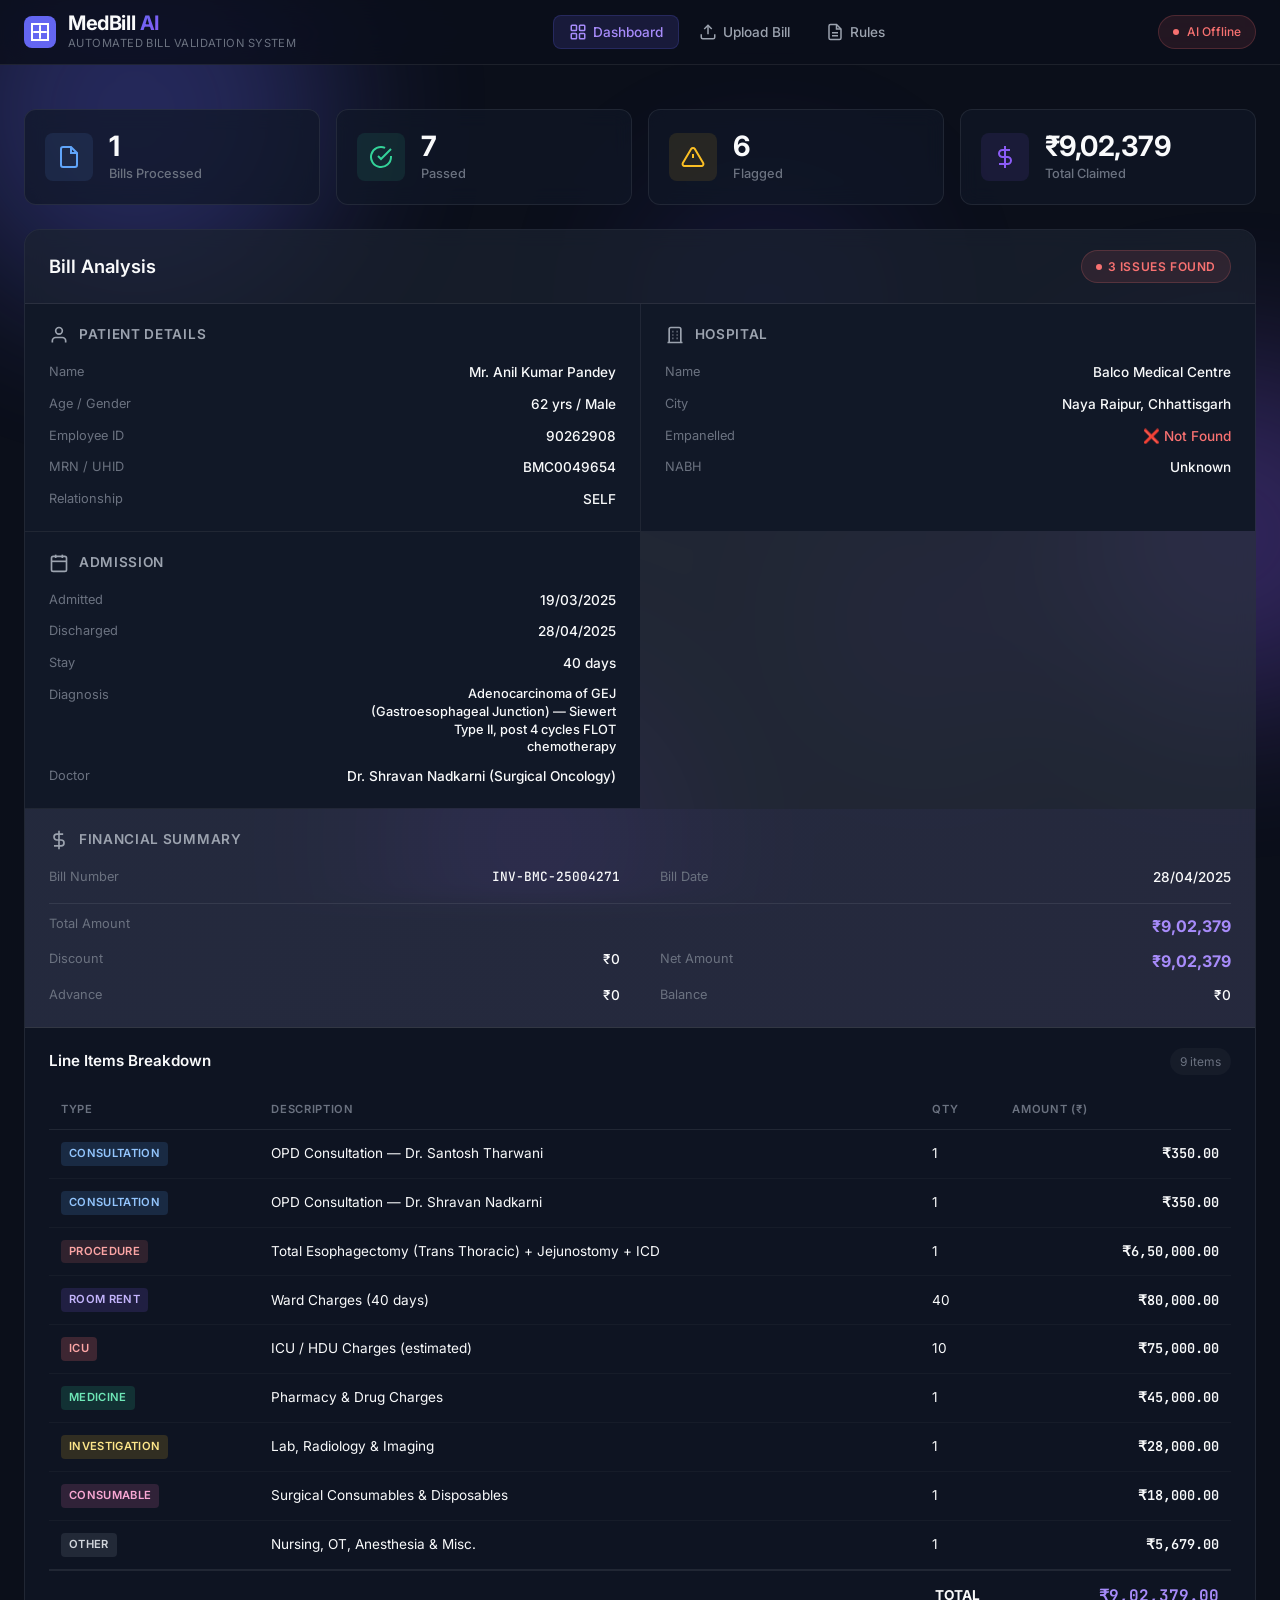
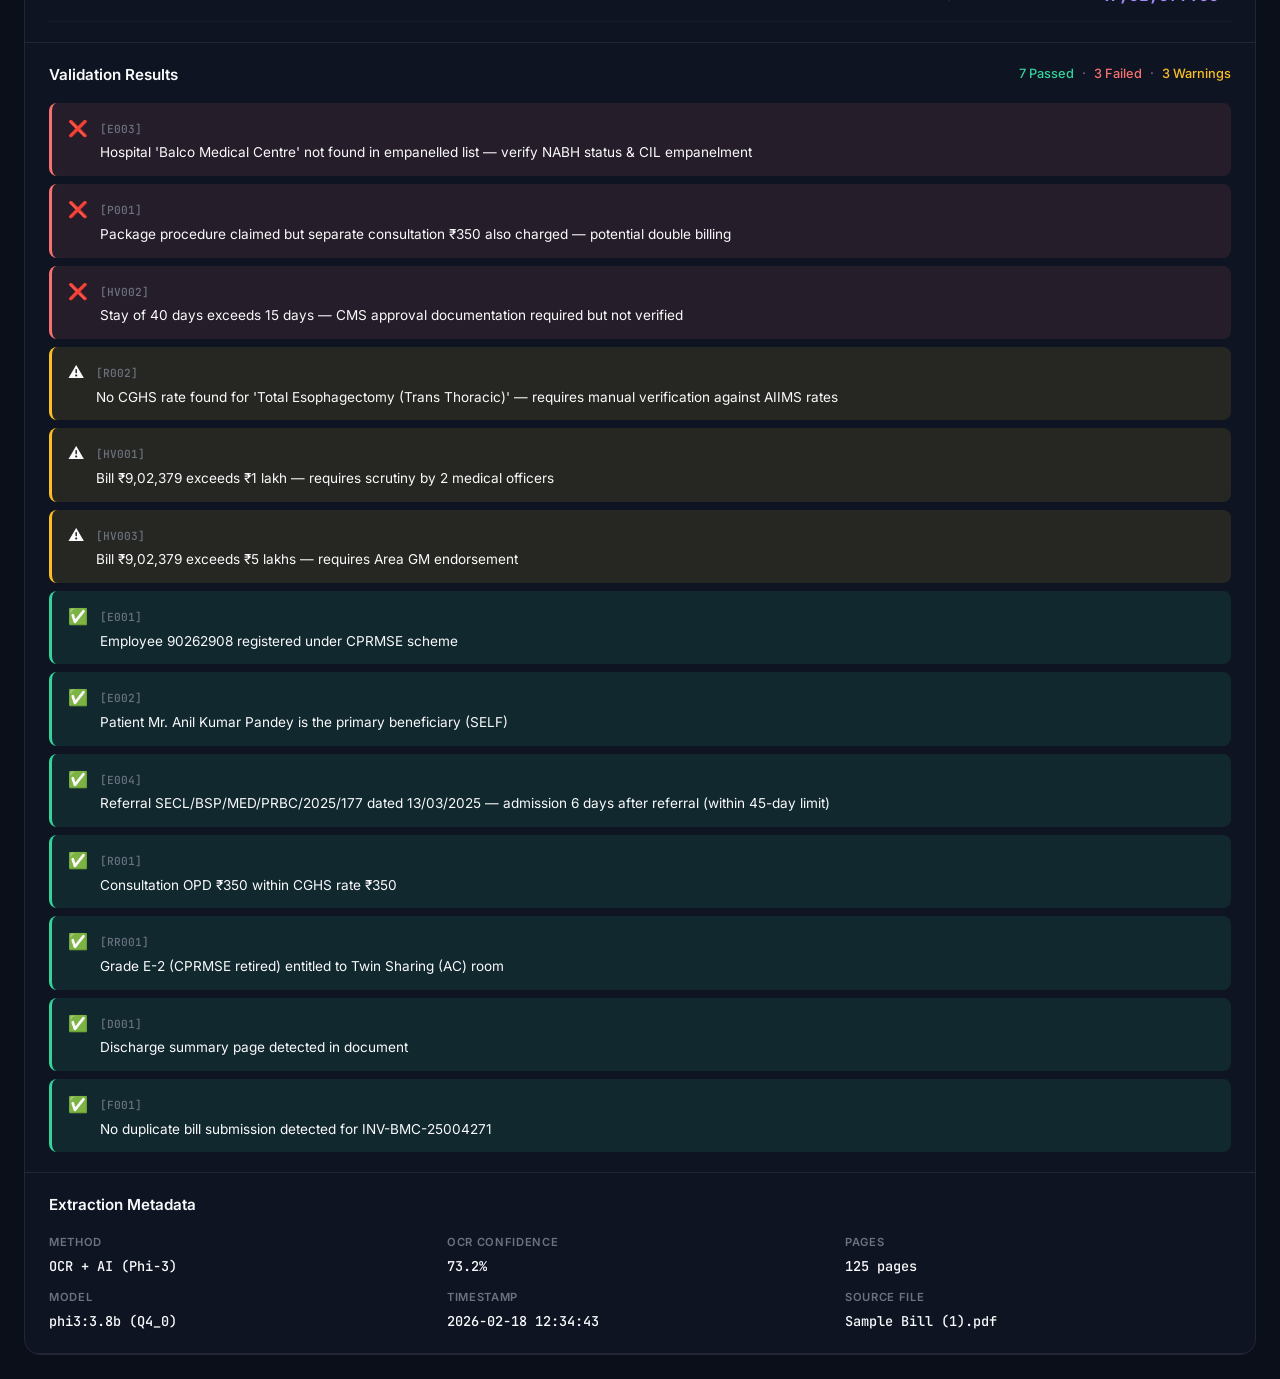
==== dashboard/index.html @ 97594144 "Initial commit: MedBill AI — Automated Medical Bill Validation System - FastAPI backend server with " ====
<!DOCTYPE html>
<html lang="en">

<head>
    <meta charset="UTF-8">
    <meta name="viewport" content="width=device-width, initial-scale=1.0">
    <title>MedBill AI — Automated Medical Bill Validation</title>
    <meta name="description"
        content="AI-powered medical bill validation dashboard for PSU employees. Automated extraction, CGHS rate verification, and compliance checking.">
    <link rel="preconnect" href="https://fonts.googleapis.com">
    <link rel="preconnect" href="https://fonts.gstatic.com" crossorigin>
    <link
        href="https://fonts.googleapis.com/css2?family=Inter:wght@300;400;500;600;700;800&family=JetBrains+Mono:wght@400;500&display=swap"
        rel="stylesheet">
    <link rel="stylesheet" href="styles.css">
</head>

<body>
    <!-- Ambient background particles -->
    <div class="ambient-bg">
        <div class="particle p1"></div>
        <div class="particle p2"></div>
        <div class="particle p3"></div>
        <div class="particle p4"></div>
        <div class="particle p5"></div>
    </div>

    <!-- Header -->
    <header class="header" id="header">
        <div class="header-content">
            <div class="logo-section">
                <div class="logo-icon">
                    <svg width="32" height="32" viewBox="0 0 32 32" fill="none">
                        <rect width="32" height="32" rx="8" fill="url(#logo-gradient)" />
                        <path d="M10 16h12M16 10v12M8 8h16v16H8z" stroke="white" stroke-width="2"
                            stroke-linecap="round" />
                        <defs>
                            <linearGradient id="logo-gradient" x1="0" y1="0" x2="32" y2="32">
                                <stop stop-color="#6366F1" />
                                <stop offset="1" stop-color="#8B5CF6" />
                            </linearGradient>
                        </defs>
                    </svg>
                </div>
                <div class="logo-text">
                    <h1>MedBill <span class="accent">AI</span></h1>
                    <p class="subtitle">Automated Bill Validation System</p>
                </div>
            </div>
            <nav class="header-nav">
                <button class="nav-btn active" data-tab="dashboard" id="nav-dashboard">
                    <svg width="18" height="18" viewBox="0 0 24 24" fill="none" stroke="currentColor" stroke-width="2">
                        <rect x="3" y="3" width="7" height="7" rx="1" />
                        <rect x="14" y="3" width="7" height="7" rx="1" />
                        <rect x="3" y="14" width="7" height="7" rx="1" />
                        <rect x="14" y="14" width="7" height="7" rx="1" />
                    </svg>
                    Dashboard
                </button>
                <button class="nav-btn" data-tab="upload" id="nav-upload">
                    <svg width="18" height="18" viewBox="0 0 24 24" fill="none" stroke="currentColor" stroke-width="2">
                        <path d="M21 15v4a2 2 0 0 1-2 2H5a2 2 0 0 1-2-2v-4" />
                        <polyline points="17 8 12 3 7 8" />
                        <line x1="12" y1="3" x2="12" y2="15" />
                    </svg>
                    Upload Bill
                </button>
                <button class="nav-btn" data-tab="rules" id="nav-rules">
                    <svg width="18" height="18" viewBox="0 0 24 24" fill="none" stroke="currentColor" stroke-width="2">
                        <path d="M14 2H6a2 2 0 0 0-2 2v16a2 2 0 0 0 2 2h12a2 2 0 0 0 2-2V8z" />
                        <polyline points="14 2 14 8 20 8" />
                        <line x1="16" y1="13" x2="8" y2="13" />
                        <line x1="16" y1="17" x2="8" y2="17" />
                    </svg>
                    Rules
                </button>
            </nav>
            <div class="header-actions">
                <div class="status-indicator" id="ai-status">
                    <span class="status-dot"></span>
                    <span class="status-text">AI Ready</span>
                </div>
            </div>
        </div>
    </header>

    <!-- Main Content -->
    <main class="main-content">

        <!-- Dashboard Tab -->
        <section class="tab-content active" id="tab-dashboard">
            <!-- Bill Selector (populated when multiple bills exist) -->
            <div id="bill-selector"></div>

            <!-- Stats Row -->
            <div class="stats-grid" id="stats-grid">
                <div class="stat-card" id="stat-total-bills">
                    <div class="stat-icon blue">
                        <svg width="24" height="24" viewBox="0 0 24 24" fill="none" stroke="currentColor"
                            stroke-width="2">
                            <path d="M14 2H6a2 2 0 0 0-2 2v16a2 2 0 0 0 2 2h12a2 2 0 0 0 2-2V8z" />
                            <polyline points="14 2 14 8 20 8" />
                        </svg>
                    </div>
                    <div class="stat-data">
                        <span class="stat-number" id="total-bills-count">0</span>
                        <span class="stat-label">Bills Processed</span>
                    </div>
                </div>
                <div class="stat-card" id="stat-passed">
                    <div class="stat-icon green">
                        <svg width="24" height="24" viewBox="0 0 24 24" fill="none" stroke="currentColor"
                            stroke-width="2">
                            <path d="M22 11.08V12a10 10 0 1 1-5.93-9.14" />
                            <polyline points="22 4 12 14.01 9 11.01" />
                        </svg>
                    </div>
                    <div class="stat-data">
                        <span class="stat-number" id="passed-count">0</span>
                        <span class="stat-label">Passed</span>
                    </div>
                </div>
                <div class="stat-card" id="stat-flagged">
                    <div class="stat-icon amber">
                        <svg width="24" height="24" viewBox="0 0 24 24" fill="none" stroke="currentColor"
                            stroke-width="2">
                            <path
                                d="M10.29 3.86L1.82 18a2 2 0 0 0 1.71 3h16.94a2 2 0 0 0 1.71-3L13.71 3.86a2 2 0 0 0-3.42 0z" />
                            <line x1="12" y1="9" x2="12" y2="13" />
                            <line x1="12" y1="17" x2="12.01" y2="17" />
                        </svg>
                    </div>
                    <div class="stat-data">
                        <span class="stat-number" id="flagged-count">0</span>
                        <span class="stat-label">Flagged</span>
                    </div>
                </div>
                <div class="stat-card" id="stat-total-amount">
                    <div class="stat-icon purple">
                        <svg width="24" height="24" viewBox="0 0 24 24" fill="none" stroke="currentColor"
                            stroke-width="2">
                            <line x1="12" y1="1" x2="12" y2="23" />
                            <path d="M17 5H9.5a3.5 3.5 0 0 0 0 7h5a3.5 3.5 0 0 1 0 7H6" />
                        </svg>
                    </div>
                    <div class="stat-data">
                        <span class="stat-number" id="total-amount">₹0</span>
                        <span class="stat-label">Total Claimed</span>
                    </div>
                </div>
            </div>

            <!-- Bill Detail Panel -->
            <div class="bill-detail-container" id="bill-detail-container">
                <div class="detail-header">
                    <h2 id="detail-title">Bill Analysis</h2>
                    <div class="detail-badge" id="detail-status-badge">
                        <span class="badge-dot"></span>
                        <span class="badge-text">Processing</span>
                    </div>
                </div>

                <div class="detail-grid">
                    <!-- Patient Card -->
                    <div class="info-card" id="patient-card">
                        <div class="card-header">
                            <svg width="20" height="20" viewBox="0 0 24 24" fill="none" stroke="currentColor"
                                stroke-width="2">
                                <path d="M20 21v-2a4 4 0 0 0-4-4H8a4 4 0 0 0-4 4v2" />
                                <circle cx="12" cy="7" r="4" />
                            </svg>
                            <h3>Patient Details</h3>
                        </div>
                        <div class="card-body" id="patient-info">
                            <div class="info-row"><span class="info-label">Name</span><span class="info-value"
                                    id="p-name">—</span></div>
                            <div class="info-row"><span class="info-label">Age / Gender</span><span class="info-value"
                                    id="p-age-gender">—</span></div>
                            <div class="info-row"><span class="info-label">Employee ID</span><span class="info-value"
                                    id="p-emp-id">—</span></div>
                            <div class="info-row"><span class="info-label">MRN / UHID</span><span class="info-value"
                                    id="p-uhid">—</span></div>
                            <div class="info-row"><span class="info-label">Relationship</span><span class="info-value"
                                    id="p-relation">—</span></div>
                        </div>
                    </div>

                    <!-- Hospital Card -->
                    <div class="info-card" id="hospital-card">
                        <div class="card-header">
                            <svg width="20" height="20" viewBox="0 0 24 24" fill="none" stroke="currentColor"
                                stroke-width="2">
                                <path
                                    d="M3 21h18M9 8h1M9 12h1M9 16h1M14 8h1M14 12h1M14 16h1M5 21V5a2 2 0 0 1 2-2h10a2 2 0 0 1 2 2v16" />
                            </svg>
                            <h3>Hospital</h3>
                        </div>
                        <div class="card-body" id="hospital-info">
                            <div class="info-row"><span class="info-label">Name</span><span class="info-value"
                                    id="h-name">—</span></div>
                            <div class="info-row"><span class="info-label">City</span><span class="info-value"
                                    id="h-city">—</span></div>
                            <div class="info-row"><span class="info-label">Empanelled</span><span class="info-value"
                                    id="h-empanelled">—</span></div>
                            <div class="info-row"><span class="info-label">NABH</span><span class="info-value"
                                    id="h-nabh">—</span></div>
                        </div>
                    </div>

                    <!-- Admission Card -->
                    <div class="info-card" id="admission-card">
                        <div class="card-header">
                            <svg width="20" height="20" viewBox="0 0 24 24" fill="none" stroke="currentColor"
                                stroke-width="2">
                                <rect x="3" y="4" width="18" height="18" rx="2" ry="2" />
                                <line x1="16" y1="2" x2="16" y2="6" />
                                <line x1="8" y1="2" x2="8" y2="6" />
                                <line x1="3" y1="10" x2="21" y2="10" />
                            </svg>
                            <h3>Admission</h3>
                        </div>
                        <div class="card-body" id="admission-info">
                            <div class="info-row"><span class="info-label">Admitted</span><span class="info-value"
                                    id="a-admitted">—</span></div>
                            <div class="info-row"><span class="info-label">Discharged</span><span class="info-value"
                                    id="a-discharged">—</span></div>
                            <div class="info-row"><span class="info-label">Stay</span><span class="info-value"
                                    id="a-stay">—</span></div>
                            <div class="info-row"><span class="info-label">Diagnosis</span><span
                                    class="info-value diagnosis-text" id="a-diagnosis">—</span></div>
                            <div class="info-row"><span class="info-label">Doctor</span><span class="info-value"
                                    id="a-doctor">—</span></div>
                        </div>
                    </div>

                    <!-- Financial Card -->
                    <div class="info-card financial-card" id="financial-card">
                        <div class="card-header">
                            <svg width="20" height="20" viewBox="0 0 24 24" fill="none" stroke="currentColor"
                                stroke-width="2">
                                <line x1="12" y1="1" x2="12" y2="23" />
                                <path d="M17 5H9.5a3.5 3.5 0 0 0 0 7h5a3.5 3.5 0 0 1 0 7H6" />
                            </svg>
                            <h3>Financial Summary</h3>
                        </div>
                        <div class="card-body" id="financial-info">
                            <div class="info-row"><span class="info-label">Bill Number</span><span
                                    class="info-value mono" id="f-bill-no">—</span></div>
                            <div class="info-row"><span class="info-label">Bill Date</span><span class="info-value"
                                    id="f-bill-date">—</span></div>
                            <div class="info-row total-row"><span class="info-label">Total Amount</span><span
                                    class="info-value amount" id="f-total">—</span></div>
                            <div class="info-row"><span class="info-label">Discount</span><span class="info-value"
                                    id="f-discount">—</span></div>
                            <div class="info-row"><span class="info-label">Net Amount</span><span
                                    class="info-value amount" id="f-net">—</span></div>
                            <div class="info-row"><span class="info-label">Advance</span><span class="info-value"
                                    id="f-advance">—</span></div>
                            <div class="info-row"><span class="info-label">Balance</span><span class="info-value"
                                    id="f-balance">—</span></div>
                        </div>
                    </div>
                </div>

                <!-- Line Items -->
                <div class="line-items-section" id="line-items-section">
                    <div class="section-header">
                        <h3>Line Items Breakdown</h3>
                        <span class="item-count" id="item-count">0 items</span>
                    </div>
                    <div class="line-items-table-wrapper">
                        <table class="line-items-table" id="line-items-table">
                            <thead>
                                <tr>
                                    <th>Type</th>
                                    <th>Description</th>
                                    <th>Qty</th>
                                    <th class="align-right">Amount (₹)</th>
                                </tr>
                            </thead>
                            <tbody id="line-items-body">
                            </tbody>
                        </table>
                    </div>
                </div>

                <!-- Validation Results -->
                <div class="validation-section" id="validation-section">
                    <div class="section-header">
                        <h3>Validation Results</h3>
                        <div class="validation-summary" id="validation-summary">
                            <span class="v-passed">0 Passed</span>
                            <span class="v-sep">·</span>
                            <span class="v-failed">0 Failed</span>
                            <span class="v-sep">·</span>
                            <span class="v-warnings">0 Warnings</span>
                        </div>
                    </div>
                    <div class="validation-grid" id="validation-grid">
                        <!-- Populated by JS -->
                    </div>
                </div>

                <!-- Extraction Metadata -->
                <div class="metadata-section" id="metadata-section">
                    <div class="section-header">
                        <h3>Extraction Metadata</h3>
                    </div>
                    <div class="metadata-grid">
                        <div class="meta-item"><span class="meta-label">Method</span><span class="meta-value"
                                id="m-method">—</span></div>
                        <div class="meta-item"><span class="meta-label">OCR Confidence</span><span class="meta-value"
                                id="m-confidence">—</span></div>
                        <div class="meta-item"><span class="meta-label">Pages</span><span class="meta-value"
                                id="m-pages">—</span></div>
                        <div class="meta-item"><span class="meta-label">Model</span><span class="meta-value"
                                id="m-model">—</span></div>
                        <div class="meta-item"><span class="meta-label">Timestamp</span><span class="meta-value"
                                id="m-timestamp">—</span></div>
                        <div class="meta-item"><span class="meta-label">Source File</span><span class="meta-value"
                                id="m-source">—</span></div>
                    </div>
                </div>
            </div>
        </section>

        <!-- Upload Tab -->
        <section class="tab-content" id="tab-upload">
            <div class="upload-container">
                <div class="upload-zone" id="upload-zone">
                    <div class="upload-icon">
                        <svg width="64" height="64" viewBox="0 0 24 24" fill="none" stroke="currentColor"
                            stroke-width="1.5">
                            <path d="M21 15v4a2 2 0 0 1-2 2H5a2 2 0 0 1-2-2v-4" />
                            <polyline points="17 8 12 3 7 8" />
                            <line x1="12" y1="3" x2="12" y2="15" />
                        </svg>
                    </div>
                    <h2>Upload Medical Bill</h2>
                    <p>Drag & drop a scanned PDF bill, or click to browse</p>
                    <p class="upload-formats">Supports: PDF (scanned or text-based)</p>
                    <input type="file" id="file-input" accept=".pdf" hidden>
                    <button class="btn btn-primary" id="browse-btn">Browse Files</button>
                </div>

                <!-- Processing Pipeline -->
                <div class="pipeline-container hidden" id="pipeline-container">
                    <h2>Processing Pipeline</h2>
                    <div class="pipeline-steps">
                        <div class="pipeline-step" id="step-repair">
                            <div class="step-icon">🔧</div>
                            <div class="step-info">
                                <h4>PDF Repair</h4>
                                <p class="step-status">Waiting...</p>
                            </div>
                            <div class="step-progress">
                                <div class="progress-bar"></div>
                            </div>
                        </div>
                        <div class="pipeline-step" id="step-ocr">
                            <div class="step-icon">📷</div>
                            <div class="step-info">
                                <h4>OCR Extraction</h4>
                                <p class="step-status">Waiting...</p>
                            </div>
                            <div class="step-progress">
                                <div class="progress-bar"></div>
                            </div>
                        </div>
                        <div class="pipeline-step" id="step-llm">
                            <div class="step-icon">🤖</div>
                            <div class="step-info">
                                <h4>AI Structuring (Phi-3)</h4>
                                <p class="step-status">Waiting...</p>
                            </div>
                            <div class="step-progress">
                                <div class="progress-bar"></div>
                            </div>
                        </div>
                        <div class="pipeline-step" id="step-validate">
                            <div class="step-icon">✅</div>
                            <div class="step-info">
                                <h4>Rule Validation</h4>
                                <p class="step-status">Waiting...</p>
                            </div>
                            <div class="step-progress">
                                <div class="progress-bar"></div>
                            </div>
                        </div>
                    </div>
                </div>

                <!-- Processing Options -->
                <div class="options-panel">
                    <h3>Processing Options</h3>
                    <div class="option-row">
                        <label for="opt-llm">Use AI Model (Phi-3)</label>
                        <label class="toggle">
                            <input type="checkbox" id="opt-llm" checked>
                            <span class="toggle-slider"></span>
                        </label>
                    </div>
                    <div class="option-row">
                        <label for="opt-dpi">OCR Resolution</label>
                        <select id="opt-dpi">
                            <option value="150">150 DPI (Fast)</option>
                            <option value="200" selected>200 DPI (Balanced)</option>
                            <option value="300">300 DPI (Best Quality)</option>
                        </select>
                    </div>
                    <div class="option-row">
                        <label for="opt-pages">Max Pages</label>
                        <select id="opt-pages">
                            <option value="10">10 pages</option>
                            <option value="20" selected>20 pages</option>
                            <option value="40">40 pages</option>
                            <option value="0">All pages</option>
                        </select>
                    </div>
                </div>
            </div>
        </section>

        <!-- Rules Tab -->
        <section class="tab-content" id="tab-rules">
            <div class="rules-container">
                <div class="rules-header">
                    <h2>Validation Rules Engine</h2>
                    <p>39 rules across 15 categories derived from CIL/SECL rule documents</p>
                </div>
                <div class="rules-grid" id="rules-grid">
                    <!-- Populated by JS -->
                </div>
            </div>
        </section>
    </main>

    <script src="app.js"></script>
</body>

</html>
---- dashboard/styles.css ----
/* ============================================
   MedBill AI — Dashboard Styles
   Design System: Dark mode, glassmorphism,
   indigo/violet accent palette
   ============================================ */

/* ---- CSS Custom Properties ---- */
:root {
    /* Colors */
    --bg-primary: #0B0F1A;
    --bg-secondary: #111827;
    --bg-card: rgba(17, 24, 39, 0.7);
    --bg-card-hover: rgba(31, 41, 55, 0.8);
    --bg-glass: rgba(255, 255, 255, 0.03);
    --bg-glass-border: rgba(255, 255, 255, 0.06);

    --text-primary: #F9FAFB;
    --text-secondary: #9CA3AF;
    --text-muted: #6B7280;
    --text-accent: #A78BFA;

    --accent-primary: #6366F1;
    --accent-secondary: #8B5CF6;
    --accent-tertiary: #A78BFA;
    --accent-glow: rgba(99, 102, 241, 0.15);

    --success: #34D399;
    --success-bg: rgba(52, 211, 153, 0.1);
    --success-border: rgba(52, 211, 153, 0.2);

    --warning: #FBBF24;
    --warning-bg: rgba(251, 191, 36, 0.1);
    --warning-border: rgba(251, 191, 36, 0.2);

    --danger: #F87171;
    --danger-bg: rgba(248, 113, 113, 0.1);
    --danger-border: rgba(248, 113, 113, 0.2);

    --info: #60A5FA;
    --info-bg: rgba(96, 165, 250, 0.1);

    --border: rgba(255, 255, 255, 0.08);
    --border-hover: rgba(255, 255, 255, 0.15);

    /* Spacing */
    --radius-sm: 8px;
    --radius-md: 12px;
    --radius-lg: 16px;
    --radius-xl: 20px;

    /* Shadows */
    --shadow-sm: 0 1px 3px rgba(0, 0, 0, 0.3);
    --shadow-md: 0 4px 12px rgba(0, 0, 0, 0.4);
    --shadow-lg: 0 8px 30px rgba(0, 0, 0, 0.5);
    --shadow-glow: 0 0 40px rgba(99, 102, 241, 0.1);

    /* Typography */
    --font-sans: 'Inter', -apple-system, BlinkMacSystemFont, sans-serif;
    --font-mono: 'JetBrains Mono', 'SF Mono', 'Consolas', monospace;

    /* Transitions */
    --transition-fast: 150ms cubic-bezier(0.4, 0, 0.2, 1);
    --transition-normal: 250ms cubic-bezier(0.4, 0, 0.2, 1);
    --transition-slow: 400ms cubic-bezier(0.4, 0, 0.2, 1);
}

/* ---- Global Reset & Base ---- */
*,
*::before,
*::after {
    margin: 0;
    padding: 0;
    box-sizing: border-box;
}

html {
    font-size: 16px;
    scroll-behavior: smooth;
    -webkit-font-smoothing: antialiased;
    -moz-osx-font-smoothing: grayscale;
}

body {
    font-family: var(--font-sans);
    background: var(--bg-primary);
    color: var(--text-primary);
    min-height: 100vh;
    overflow-x: hidden;
    line-height: 1.6;
}

/* ---- Ambient Background ---- */
.ambient-bg {
    position: fixed;
    inset: 0;
    pointer-events: none;
    z-index: 0;
    overflow: hidden;
}

.particle {
    position: absolute;
    border-radius: 50%;
    filter: blur(80px);
    opacity: 0.3;
    animation: float 20s ease-in-out infinite;
}

.p1 {
    width: 400px;
    height: 400px;
    background: var(--accent-primary);
    top: -10%;
    left: -5%;
    animation-delay: 0s;
}

.p2 {
    width: 350px;
    height: 350px;
    background: var(--accent-secondary);
    top: 40%;
    right: -10%;
    animation-delay: -5s;
}

.p3 {
    width: 300px;
    height: 300px;
    background: #7C3AED;
    bottom: -10%;
    left: 30%;
    animation-delay: -10s;
}

.p4 {
    width: 250px;
    height: 250px;
    background: #4F46E5;
    top: 20%;
    left: 50%;
    animation-delay: -15s;
    opacity: 0.15;
}

.p5 {
    width: 200px;
    height: 200px;
    background: #6D28D9;
    bottom: 20%;
    right: 20%;
    animation-delay: -8s;
    opacity: 0.2;
}

@keyframes float {

    0%,
    100% {
        transform: translate(0, 0) scale(1);
    }

    25% {
        transform: translate(30px, -30px) scale(1.05);
    }

    50% {
        transform: translate(-20px, 20px) scale(0.95);
    }

    75% {
        transform: translate(20px, 10px) scale(1.02);
    }
}

/* ---- Header ---- */
.header {
    position: sticky;
    top: 0;
    z-index: 100;
    backdrop-filter: blur(20px) saturate(150%);
    -webkit-backdrop-filter: blur(20px) saturate(150%);
    background: rgba(11, 15, 26, 0.85);
    border-bottom: 1px solid var(--border);
}

.header-content {
    max-width: 1400px;
    margin: 0 auto;
    padding: 0 24px;
    height: 64px;
    display: flex;
    align-items: center;
    justify-content: space-between;
    gap: 24px;
}

.logo-section {
    display: flex;
    align-items: center;
    gap: 12px;
}

.logo-icon {
    display: flex;
    align-items: center;
    animation: pulse-glow 3s ease-in-out infinite;
}

@keyframes pulse-glow {

    0%,
    100% {
        filter: drop-shadow(0 0 6px rgba(99, 102, 241, 0.3));
    }

    50% {
        filter: drop-shadow(0 0 12px rgba(99, 102, 241, 0.5));
    }
}

.logo-text h1 {
    font-size: 1.25rem;
    font-weight: 700;
    letter-spacing: -0.02em;
    line-height: 1.2;
}

.logo-text .accent {
    background: linear-gradient(135deg, var(--accent-primary), var(--accent-secondary));
    -webkit-background-clip: text;
    -webkit-text-fill-color: transparent;
    background-clip: text;
}

.logo-text .subtitle {
    font-size: 0.7rem;
    color: var(--text-muted);
    font-weight: 400;
    letter-spacing: 0.04em;
    text-transform: uppercase;
}

.header-nav {
    display: flex;
    gap: 4px;
}

.nav-btn {
    display: flex;
    align-items: center;
    gap: 6px;
    padding: 8px 16px;
    border: none;
    background: transparent;
    color: var(--text-secondary);
    font-family: var(--font-sans);
    font-size: 0.85rem;
    font-weight: 500;
    border-radius: var(--radius-sm);
    cursor: pointer;
    transition: all var(--transition-fast);
}

.nav-btn:hover {
    background: var(--bg-glass);
    color: var(--text-primary);
}

.nav-btn.active {
    background: var(--accent-glow);
    color: var(--accent-tertiary);
    box-shadow: inset 0 0 0 1px rgba(99, 102, 241, 0.2);
}

.header-actions {
    display: flex;
    align-items: center;
    gap: 12px;
}

.status-indicator {
    display: flex;
    align-items: center;
    gap: 8px;
    padding: 6px 14px;
    background: var(--success-bg);
    border: 1px solid var(--success-border);
    border-radius: 100px;
    font-size: 0.75rem;
    font-weight: 500;
    color: var(--success);
}

.status-dot {
    width: 6px;
    height: 6px;
    border-radius: 50%;
    background: var(--success);
    animation: blink 2s ease-in-out infinite;
}

@keyframes blink {

    0%,
    100% {
        opacity: 1;
    }

    50% {
        opacity: 0.3;
    }
}

/* ---- Main Content ---- */
.main-content {
    position: relative;
    z-index: 1;
    max-width: 1400px;
    margin: 0 auto;
    padding: 24px;
}

.tab-content {
    display: none;
    animation: fadeIn 0.3s ease;
}

.tab-content.active {
    display: block;
}

@keyframes fadeIn {
    from {
        opacity: 0;
        transform: translateY(8px);
    }

    to {
        opacity: 1;
        transform: translateY(0);
    }
}

/* ---- Stats Grid ---- */
.stats-grid {
    display: grid;
    grid-template-columns: repeat(4, 1fr);
    gap: 16px;
    margin-bottom: 24px;
}

.stat-card {
    display: flex;
    align-items: center;
    gap: 16px;
    padding: 20px;
    background: var(--bg-card);
    backdrop-filter: blur(10px);
    border: 1px solid var(--border);
    border-radius: var(--radius-md);
    transition: all var(--transition-normal);
}

.stat-card:hover {
    border-color: var(--border-hover);
    transform: translateY(-2px);
    box-shadow: var(--shadow-md);
}

.stat-icon {
    width: 48px;
    height: 48px;
    display: flex;
    align-items: center;
    justify-content: center;
    border-radius: var(--radius-sm);
    flex-shrink: 0;
}

.stat-icon.blue {
    background: var(--info-bg);
    color: var(--info);
}

.stat-icon.green {
    background: var(--success-bg);
    color: var(--success);
}

.stat-icon.amber {
    background: var(--warning-bg);
    color: var(--warning);
}

.stat-icon.purple {
    background: rgba(139, 92, 246, 0.1);
    color: var(--accent-secondary);
}

.stat-data {
    display: flex;
    flex-direction: column;
}

.stat-number {
    font-size: 1.75rem;
    font-weight: 700;
    letter-spacing: -0.02em;
    line-height: 1.2;
}

.stat-label {
    font-size: 0.8rem;
    color: var(--text-muted);
    font-weight: 500;
}

/* ---- Bill Detail Container ---- */
.bill-detail-container {
    background: var(--bg-card);
    backdrop-filter: blur(10px);
    border: 1px solid var(--border);
    border-radius: var(--radius-lg);
    overflow: hidden;
}

.detail-header {
    display: flex;
    align-items: center;
    justify-content: space-between;
    padding: 20px 24px;
    border-bottom: 1px solid var(--border);
    background: var(--bg-glass);
}

.detail-header h2 {
    font-size: 1.15rem;
    font-weight: 600;
}

.detail-badge {
    display: flex;
    align-items: center;
    gap: 6px;
    padding: 6px 14px;
    border-radius: 100px;
    font-size: 0.75rem;
    font-weight: 600;
    text-transform: uppercase;
    letter-spacing: 0.05em;
}

.detail-badge.passed {
    background: var(--success-bg);
    border: 1px solid var(--success-border);
    color: var(--success);
}

.detail-badge.passed .badge-dot {
    background: var(--success);
}

.detail-badge.failed {
    background: var(--danger-bg);
    border: 1px solid var(--danger-border);
    color: var(--danger);
}

.detail-badge.failed .badge-dot {
    background: var(--danger);
}

.detail-badge.warning {
    background: var(--warning-bg);
    border: 1px solid var(--warning-border);
    color: var(--warning);
}

.detail-badge.warning .badge-dot {
    background: var(--warning);
}

.detail-badge.processing {
    background: var(--info-bg);
    border: 1px solid rgba(96, 165, 250, 0.2);
    color: var(--info);
}

.detail-badge.processing .badge-dot {
    background: var(--info);
    animation: blink 1s ease-in-out infinite;
}

.badge-dot {
    width: 6px;
    height: 6px;
    border-radius: 50%;
}

/* ---- Detail Grid ---- */
.detail-grid {
    display: grid;
    grid-template-columns: repeat(2, 1fr);
    gap: 1px;
    background: var(--border);
    border-bottom: 1px solid var(--border);
}

.info-card {
    background: var(--bg-secondary);
    padding: 20px 24px;
}

.card-header {
    display: flex;
    align-items: center;
    gap: 10px;
    margin-bottom: 16px;
    color: var(--text-secondary);
}

.card-header h3 {
    font-size: 0.85rem;
    font-weight: 600;
    text-transform: uppercase;
    letter-spacing: 0.05em;
}

.card-body {
    display: flex;
    flex-direction: column;
    gap: 10px;
}

.info-row {
    display: flex;
    justify-content: space-between;
    align-items: flex-start;
    gap: 16px;
}

.info-label {
    font-size: 0.8rem;
    color: var(--text-muted);
    flex-shrink: 0;
}

.info-value {
    font-size: 0.85rem;
    font-weight: 500;
    text-align: right;
    word-break: break-word;
}

.info-value.mono {
    font-family: var(--font-mono);
    font-size: 0.8rem;
}

.info-value.amount {
    color: var(--accent-tertiary);
    font-weight: 700;
    font-size: 1rem;
}

.diagnosis-text {
    font-size: 0.8rem;
    line-height: 1.4;
    max-width: 250px;
}

.total-row {
    padding-top: 10px;
    border-top: 1px solid var(--border);
    margin-top: 4px;
}

.financial-card {
    grid-column: span 2;
    background: linear-gradient(135deg, rgba(99, 102, 241, 0.05), rgba(139, 92, 246, 0.05));
}

.financial-card .card-body {
    display: grid;
    grid-template-columns: repeat(2, 1fr);
    gap: 10px 40px;
}

.financial-card .total-row {
    grid-column: span 2;
}

/* ---- Line Items Table ---- */
.line-items-section,
.validation-section,
.metadata-section {
    padding: 20px 24px;
    border-bottom: 1px solid var(--border);
}

.section-header {
    display: flex;
    align-items: center;
    justify-content: space-between;
    margin-bottom: 16px;
}

.section-header h3 {
    font-size: 0.95rem;
    font-weight: 600;
}

.item-count {
    font-size: 0.75rem;
    color: var(--text-muted);
    padding: 4px 10px;
    background: var(--bg-glass);
    border-radius: 100px;
}

.line-items-table-wrapper {
    overflow-x: auto;
}

.line-items-table {
    width: 100%;
    border-collapse: collapse;
}

.line-items-table th {
    text-align: left;
    padding: 10px 12px;
    font-size: 0.7rem;
    font-weight: 600;
    text-transform: uppercase;
    letter-spacing: 0.06em;
    color: var(--text-muted);
    border-bottom: 1px solid var(--border);
}

.line-items-table td {
    padding: 12px 12px;
    font-size: 0.85rem;
    border-bottom: 1px solid rgba(255, 255, 255, 0.03);
}

.line-items-table tbody tr {
    transition: background var(--transition-fast);
}

.line-items-table tbody tr:hover {
    background: var(--bg-glass);
}

.align-right {
    text-align: right;
}

.type-badge {
    display: inline-block;
    padding: 3px 8px;
    border-radius: 4px;
    font-size: 0.7rem;
    font-weight: 600;
    text-transform: uppercase;
    letter-spacing: 0.03em;
}

.type-badge.consultation {
    background: rgba(96, 165, 250, 0.15);
    color: #93C5FD;
}

.type-badge.room_rent {
    background: rgba(139, 92, 246, 0.15);
    color: #C4B5FD;
}

.type-badge.procedure {
    background: rgba(248, 113, 113, 0.15);
    color: #FCA5A5;
}

.type-badge.investigation {
    background: rgba(251, 191, 36, 0.15);
    color: #FDE68A;
}

.type-badge.medicine {
    background: rgba(52, 211, 153, 0.15);
    color: #6EE7B7;
}

.type-badge.consumable {
    background: rgba(244, 114, 182, 0.15);
    color: #F9A8D4;
}

.type-badge.icu {
    background: rgba(248, 113, 113, 0.2);
    color: #FCA5A5;
}

.type-badge.implant {
    background: rgba(167, 139, 250, 0.15);
    color: #C4B5FD;
}

.type-badge.other,
.type-badge.package {
    background: rgba(156, 163, 175, 0.15);
    color: #D1D5DB;
}

/* ---- Validation Results ---- */
.validation-summary {
    display: flex;
    align-items: center;
    gap: 8px;
    font-size: 0.8rem;
    font-weight: 500;
}

.v-passed {
    color: var(--success);
}

.v-failed {
    color: var(--danger);
}

.v-warnings {
    color: var(--warning);
}

.v-sep {
    color: var(--text-muted);
}

.validation-grid {
    display: flex;
    flex-direction: column;
    gap: 8px;
}

.validation-item {
    display: flex;
    align-items: flex-start;
    gap: 12px;
    padding: 12px 16px;
    border-radius: var(--radius-sm);
    transition: all var(--transition-fast);
}

.validation-item:hover {
    transform: translateX(4px);
}

.validation-item.pass {
    background: var(--success-bg);
    border-left: 3px solid var(--success);
}

.validation-item.fail {
    background: var(--danger-bg);
    border-left: 3px solid var(--danger);
}

.validation-item.warn {
    background: var(--warning-bg);
    border-left: 3px solid var(--warning);
}

.v-icon {
    font-size: 1rem;
    flex-shrink: 0;
    margin-top: 1px;
}

.v-content {
    flex: 1;
}

.v-rule-id {
    font-family: var(--font-mono);
    font-size: 0.7rem;
    color: var(--text-muted);
    font-weight: 500;
}

.v-message {
    font-size: 0.85rem;
    margin-top: 2px;
}

/* ---- Metadata Grid ---- */
.metadata-grid {
    display: grid;
    grid-template-columns: repeat(3, 1fr);
    gap: 12px;
}

.meta-item {
    display: flex;
    flex-direction: column;
    gap: 4px;
}

.meta-label {
    font-size: 0.7rem;
    color: var(--text-muted);
    text-transform: uppercase;
    letter-spacing: 0.06em;
    font-weight: 600;
}

.meta-value {
    font-size: 0.85rem;
    font-weight: 500;
    font-family: var(--font-mono);
    word-break: break-all;
}

/* ---- Upload Tab ---- */
.upload-container {
    max-width: 700px;
    margin: 0 auto;
    display: flex;
    flex-direction: column;
    gap: 24px;
}

.upload-zone {
    display: flex;
    flex-direction: column;
    align-items: center;
    justify-content: center;
    padding: 60px 40px;
    border: 2px dashed var(--border);
    border-radius: var(--radius-xl);
    background: var(--bg-card);
    text-align: center;
    cursor: pointer;
    transition: all var(--transition-normal);
}

.upload-zone:hover,
.upload-zone.drag-over {
    border-color: var(--accent-primary);
    background: var(--accent-glow);
    transform: scale(1.01);
}

.upload-icon {
    color: var(--text-muted);
    margin-bottom: 16px;
    transition: all var(--transition-normal);
}

.upload-zone:hover .upload-icon {
    color: var(--accent-tertiary);
    transform: translateY(-4px);
}

.upload-zone h2 {
    font-size: 1.25rem;
    margin-bottom: 8px;
}

.upload-zone p {
    color: var(--text-secondary);
    font-size: 0.9rem;
}

.upload-formats {
    font-size: 0.75rem !important;
    color: var(--text-muted) !important;
    margin-top: 4px;
}

.btn {
    padding: 10px 24px;
    border: none;
    border-radius: var(--radius-sm);
    font-family: var(--font-sans);
    font-size: 0.85rem;
    font-weight: 600;
    cursor: pointer;
    transition: all var(--transition-fast);
}

.btn-primary {
    background: linear-gradient(135deg, var(--accent-primary), var(--accent-secondary));
    color: white;
    margin-top: 20px;
    box-shadow: 0 4px 12px rgba(99, 102, 241, 0.3);
}

.btn-primary:hover {
    transform: translateY(-1px);
    box-shadow: 0 6px 20px rgba(99, 102, 241, 0.4);
}

/* Pipeline Steps */
.pipeline-container {
    background: var(--bg-card);
    border: 1px solid var(--border);
    border-radius: var(--radius-lg);
    padding: 24px;
}

.pipeline-container h2 {
    font-size: 1.1rem;
    margin-bottom: 20px;
}

.pipeline-steps {
    display: flex;
    flex-direction: column;
    gap: 12px;
}

.pipeline-step {
    display: flex;
    align-items: center;
    gap: 16px;
    padding: 16px;
    border-radius: var(--radius-md);
    background: var(--bg-glass);
    border: 1px solid var(--border);
    transition: all var(--transition-normal);
}

.pipeline-step.active {
    border-color: var(--accent-primary);
    background: var(--accent-glow);
}

.pipeline-step.done {
    border-color: var(--success-border);
    background: var(--success-bg);
}

.step-icon {
    font-size: 1.5rem;
    flex-shrink: 0;
}

.step-info {
    flex: 1;
}

.step-info h4 {
    font-size: 0.9rem;
    font-weight: 600;
}

.step-status {
    font-size: 0.75rem;
    color: var(--text-muted);
    margin-top: 2px;
}

.step-progress {
    width: 60px;
    height: 4px;
    background: var(--bg-glass);
    border-radius: 2px;
    overflow: hidden;
}

.progress-bar {
    height: 100%;
    width: 0%;
    background: linear-gradient(90deg, var(--accent-primary), var(--accent-secondary));
    border-radius: 2px;
    transition: width 0.5s ease;
}

.hidden {
    display: none !important;
}

/* Options Panel */
.options-panel {
    background: var(--bg-card);
    border: 1px solid var(--border);
    border-radius: var(--radius-lg);
    padding: 24px;
}

.options-panel h3 {
    font-size: 0.95rem;
    margin-bottom: 16px;
}

.option-row {
    display: flex;
    align-items: center;
    justify-content: space-between;
    padding: 12px 0;
    border-bottom: 1px solid var(--border);
}

.option-row:last-child {
    border-bottom: none;
}

.option-row label {
    font-size: 0.85rem;
    color: var(--text-secondary);
}

.option-row select {
    padding: 6px 12px;
    background: var(--bg-secondary);
    border: 1px solid var(--border);
    border-radius: var(--radius-sm);
    color: var(--text-primary);
    font-family: var(--font-sans);
    font-size: 0.8rem;
    cursor: pointer;
}

/* Toggle Switch */
.toggle {
    position: relative;
    width: 44px;
    height: 24px;
    cursor: pointer;
}

.toggle input {
    opacity: 0;
    width: 0;
    height: 0;
}

.toggle-slider {
    position: absolute;
    inset: 0;
    background: var(--bg-secondary);
    border: 1px solid var(--border);
    border-radius: 12px;
    transition: all var(--transition-fast);
}

.toggle-slider::before {
    content: '';
    position: absolute;
    top: 3px;
    left: 3px;
    width: 16px;
    height: 16px;
    border-radius: 50%;
    background: var(--text-muted);
    transition: all var(--transition-fast);
}

.toggle input:checked+.toggle-slider {
    background: var(--accent-primary);
    border-color: var(--accent-primary);
}

.toggle input:checked+.toggle-slider::before {
    transform: translateX(20px);
    background: white;
}

/* ---- Rules Tab ---- */
.rules-container {
    max-width: 900px;
    margin: 0 auto;
}

.rules-header {
    text-align: center;
    margin-bottom: 32px;
}

.rules-header h2 {
    font-size: 1.5rem;
    margin-bottom: 8px;
}

.rules-header p {
    color: var(--text-secondary);
}

.rules-grid {
    display: flex;
    flex-direction: column;
    gap: 12px;
}

.rule-category {
    background: var(--bg-card);
    border: 1px solid var(--border);
    border-radius: var(--radius-md);
    overflow: hidden;
}

.rule-category-header {
    display: flex;
    align-items: center;
    justify-content: space-between;
    padding: 16px 20px;
    cursor: pointer;
    transition: background var(--transition-fast);
}

.rule-category-header:hover {
    background: var(--bg-glass);
}

.rule-category-header h4 {
    font-size: 0.95rem;
    font-weight: 600;
}

.rule-count {
    font-size: 0.7rem;
    color: var(--text-muted);
    padding: 2px 8px;
    background: var(--bg-glass);
    border-radius: 100px;
}

.rule-category-body {
    display: none;
    border-top: 1px solid var(--border);
}

.rule-category.expanded .rule-category-body {
    display: block;
}

.rule-item {
    display: flex;
    align-items: flex-start;
    gap: 12px;
    padding: 14px 20px;
    border-bottom: 1px solid rgba(255, 255, 255, 0.03);
}

.rule-item:last-child {
    border-bottom: none;
}

.rule-id {
    font-family: var(--font-mono);
    font-size: 0.7rem;
    font-weight: 600;
    color: var(--accent-tertiary);
    background: var(--accent-glow);
    padding: 2px 8px;
    border-radius: 4px;
    flex-shrink: 0;
    margin-top: 2px;
}

.rule-desc {
    font-size: 0.85rem;
    color: var(--text-secondary);
    line-height: 1.5;
}

/* ---- Responsive ---- */
@media (max-width: 1024px) {
    .stats-grid {
        grid-template-columns: repeat(2, 1fr);
    }

    .detail-grid {
        grid-template-columns: 1fr;
    }

    .financial-card {
        grid-column: span 1;
    }

    .financial-card .card-body {
        grid-template-columns: 1fr;
    }

    .financial-card .total-row {
        grid-column: span 1;
    }

    .metadata-grid {
        grid-template-columns: repeat(2, 1fr);
    }
}

@media (max-width: 640px) {
    .header-content {
        padding: 0 16px;
    }

    .header-nav {
        display: none;
    }

    .main-content {
        padding: 16px;
    }

    .stats-grid {
        grid-template-columns: 1fr;
    }

    .metadata-grid {
        grid-template-columns: 1fr;
    }
}

/* ---- Scrollbar ---- */
::-webkit-scrollbar {
    width: 6px;
    height: 6px;
}

::-webkit-scrollbar-track {
    background: transparent;
}

::-webkit-scrollbar-thumb {
    background: rgba(255, 255, 255, 0.1);
    border-radius: 3px;
}

::-webkit-scrollbar-thumb:hover {
    background: rgba(255, 255, 255, 0.2);
}

/* ---- Animations ---- */
@keyframes slideUp {
    from {
        opacity: 0;
        transform: translateY(20px);
    }

    to {
        opacity: 1;
        transform: translateY(0);
    }
}

.stat-card {
    animation: slideUp 0.4s ease backwards;
}

.stat-card:nth-child(1) {
    animation-delay: 0.05s;
}

.stat-card:nth-child(2) {
    animation-delay: 0.1s;
}

.stat-card:nth-child(3) {
    animation-delay: 0.15s;
}

.stat-card:nth-child(4) {
    animation-delay: 0.2s;
}

.info-card {
    animation: slideUp 0.4s ease backwards;
    animation-delay: 0.25s;
}

.validation-item {
    animation: slideUp 0.3s ease backwards;
}

/* ---- Toast Notifications ---- */
.toast {
    position: fixed;
    top: 80px;
    right: 24px;
    z-index: 9999;
    display: flex;
    align-items: center;
    gap: 12px;
    padding: 14px 20px;
    border-radius: var(--radius-md);
    background: var(--bg-card);
    backdrop-filter: blur(16px);
    border: 1px solid var(--border);
    box-shadow: var(--shadow-lg);
    font-size: 0.85rem;
    font-weight: 500;
    transform: translateX(120%);
    transition: transform 0.3s cubic-bezier(0.22, 1, 0.36, 1);
    max-width: 450px;
    word-break: break-word;
}

.toast.show {
    transform: translateX(0);
}

.toast-info {
    border-left: 3px solid var(--info);
    color: var(--info);
}

.toast-success {
    border-left: 3px solid var(--success);
    color: var(--success);
}

.toast-warn {
    border-left: 3px solid var(--warning);
    color: var(--warning);
}

.toast-error {
    border-left: 3px solid var(--danger);
    color: var(--danger);
}

.toast-close {
    background: none;
    border: none;
    color: var(--text-muted);
    font-size: 1.1rem;
    cursor: pointer;
    padding: 0 4px;
    flex-shrink: 0;
    transition: color var(--transition-fast);
}

.toast-close:hover {
    color: var(--text-primary);
}

/* ---- Failed Pipeline Step ---- */
.pipeline-step.failed {
    border-color: var(--danger-border);
    background: var(--danger-bg);
}

.pipeline-step.failed .step-status {
    color: var(--danger);
}

.pipeline-step.active .step-status {
    color: var(--accent-tertiary);
}

.pipeline-step.done .step-status {
    color: var(--success);
}

/* ---- Bill Selector ---- */
#bill-selector {
    display: flex;
    gap: 8px;
    margin-bottom: 16px;
    overflow-x: auto;
    padding-bottom: 4px;
}

.bill-selector-btn {
    display: flex;
    flex-direction: column;
    align-items: flex-start;
    gap: 4px;
    padding: 10px 16px;
    background: var(--bg-card);
    border: 1px solid var(--border);
    border-radius: var(--radius-md);
    color: var(--text-secondary);
    font-family: var(--font-sans);
    font-size: 0.8rem;
    cursor: pointer;
    transition: all var(--transition-fast);
    white-space: nowrap;
    min-width: 160px;
}

.bill-selector-btn:hover {
    border-color: var(--border-hover);
    background: var(--bg-glass);
}

.bill-selector-btn.active {
    border-color: var(--accent-primary);
    background: var(--accent-glow);
    color: var(--accent-tertiary);
}

.bill-sel-name {
    font-weight: 600;
    font-size: 0.8rem;
}

.bill-sel-amount {
    font-family: var(--font-mono);
    font-size: 0.75rem;
    color: var(--text-muted);
}

.bill-selector-btn.active .bill-sel-amount {
    color: var(--accent-secondary);
}
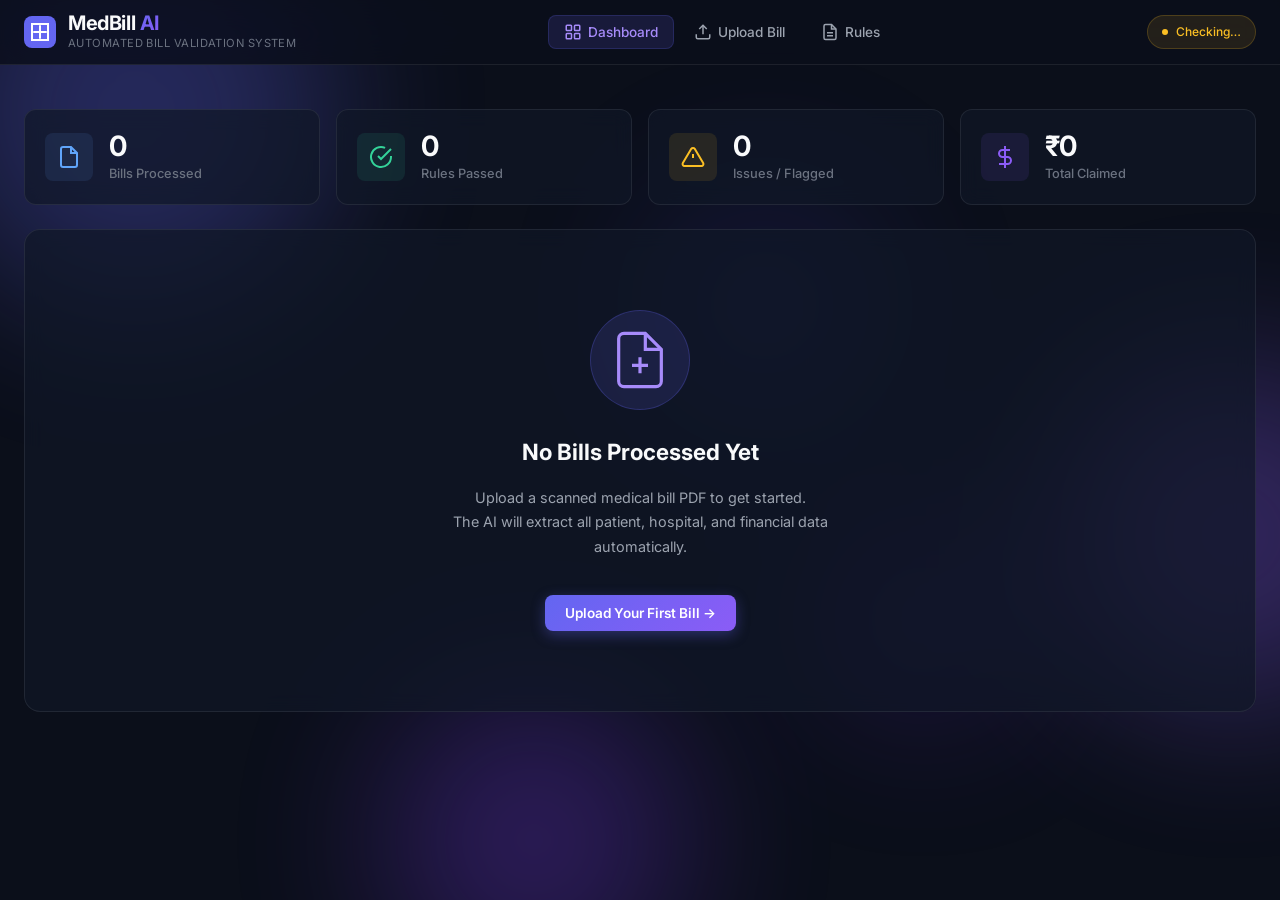
==== commit 88c4f25e: "Refactor: dynamic OCR extraction, confidence scores, save-to-DB, patient name fix - Frontend: fully " ====
--- a/dashboard/index.html
+++ b/dashboard/index.html
@@ -78,7 +78,7 @@
             <div class="header-actions">
                 <div class="status-indicator" id="ai-status">
                     <span class="status-dot"></span>
-                    <span class="status-text">AI Ready</span>
+                    <span class="status-text">Checking…</span>
                 </div>
             </div>
         </div>
@@ -87,12 +87,17 @@
     <!-- Main Content -->
     <main class="main-content">
 
-        <!-- Dashboard Tab -->
+        <!-- ══════════════════════════════════════
+             DASHBOARD TAB
+             All content is dynamically rendered by JS.
+             No hardcoded patient/bill data here.
+             ══════════════════════════════════════ -->
         <section class="tab-content active" id="tab-dashboard">
-            <!-- Bill Selector (populated when multiple bills exist) -->
+
+            <!-- Bill Selector (shown when > 1 bill exists) -->
             <div id="bill-selector"></div>
 
-            <!-- Stats Row -->
+            <!-- Stats Row — populated dynamically from OCR extraction -->
             <div class="stats-grid" id="stats-grid">
                 <div class="stat-card" id="stat-total-bills">
                     <div class="stat-icon blue">
@@ -117,7 +122,7 @@
                     </div>
                     <div class="stat-data">
                         <span class="stat-number" id="passed-count">0</span>
-                        <span class="stat-label">Passed</span>
+                        <span class="stat-label">Rules Passed</span>
                     </div>
                 </div>
                 <div class="stat-card" id="stat-flagged">
@@ -132,7 +137,7 @@
                     </div>
                     <div class="stat-data">
                         <span class="stat-number" id="flagged-count">0</span>
-                        <span class="stat-label">Flagged</span>
+                        <span class="stat-label">Issues / Flagged</span>
                     </div>
                 </div>
                 <div class="stat-card" id="stat-total-amount">
@@ -150,181 +155,25 @@
                 </div>
             </div>
 
-            <!-- Bill Detail Panel -->
+            <!--
+                Bill Detail Container.
+                JS renders the full detail panel here (or the empty-state if no bills).
+                This is intentionally left as a shell — all content is dynamic.
+            -->
             <div class="bill-detail-container" id="bill-detail-container">
-                <div class="detail-header">
-                    <h2 id="detail-title">Bill Analysis</h2>
-                    <div class="detail-badge" id="detail-status-badge">
-                        <span class="badge-dot"></span>
-                        <span class="badge-text">Processing</span>
-                    </div>
-                </div>
-
-                <div class="detail-grid">
-                    <!-- Patient Card -->
-                    <div class="info-card" id="patient-card">
-                        <div class="card-header">
-                            <svg width="20" height="20" viewBox="0 0 24 24" fill="none" stroke="currentColor"
-                                stroke-width="2">
-                                <path d="M20 21v-2a4 4 0 0 0-4-4H8a4 4 0 0 0-4 4v2" />
-                                <circle cx="12" cy="7" r="4" />
-                            </svg>
-                            <h3>Patient Details</h3>
-                        </div>
-                        <div class="card-body" id="patient-info">
-                            <div class="info-row"><span class="info-label">Name</span><span class="info-value"
-                                    id="p-name">—</span></div>
-                            <div class="info-row"><span class="info-label">Age / Gender</span><span class="info-value"
-                                    id="p-age-gender">—</span></div>
-                            <div class="info-row"><span class="info-label">Employee ID</span><span class="info-value"
-                                    id="p-emp-id">—</span></div>
-                            <div class="info-row"><span class="info-label">MRN / UHID</span><span class="info-value"
-                                    id="p-uhid">—</span></div>
-                            <div class="info-row"><span class="info-label">Relationship</span><span class="info-value"
-                                    id="p-relation">—</span></div>
-                        </div>
-                    </div>
-
-                    <!-- Hospital Card -->
-                    <div class="info-card" id="hospital-card">
-                        <div class="card-header">
-                            <svg width="20" height="20" viewBox="0 0 24 24" fill="none" stroke="currentColor"
-                                stroke-width="2">
-                                <path
-                                    d="M3 21h18M9 8h1M9 12h1M9 16h1M14 8h1M14 12h1M14 16h1M5 21V5a2 2 0 0 1 2-2h10a2 2 0 0 1 2 2v16" />
-                            </svg>
-                            <h3>Hospital</h3>
-                        </div>
-                        <div class="card-body" id="hospital-info">
-                            <div class="info-row"><span class="info-label">Name</span><span class="info-value"
-                                    id="h-name">—</span></div>
-                            <div class="info-row"><span class="info-label">City</span><span class="info-value"
-                                    id="h-city">—</span></div>
-                            <div class="info-row"><span class="info-label">Empanelled</span><span class="info-value"
-                                    id="h-empanelled">—</span></div>
-                            <div class="info-row"><span class="info-label">NABH</span><span class="info-value"
-                                    id="h-nabh">—</span></div>
-                        </div>
-                    </div>
-
-                    <!-- Admission Card -->
-                    <div class="info-card" id="admission-card">
-                        <div class="card-header">
-                            <svg width="20" height="20" viewBox="0 0 24 24" fill="none" stroke="currentColor"
-                                stroke-width="2">
-                                <rect x="3" y="4" width="18" height="18" rx="2" ry="2" />
-                                <line x1="16" y1="2" x2="16" y2="6" />
-                                <line x1="8" y1="2" x2="8" y2="6" />
-                                <line x1="3" y1="10" x2="21" y2="10" />
-                            </svg>
-                            <h3>Admission</h3>
-                        </div>
-                        <div class="card-body" id="admission-info">
-                            <div class="info-row"><span class="info-label">Admitted</span><span class="info-value"
-                                    id="a-admitted">—</span></div>
-                            <div class="info-row"><span class="info-label">Discharged</span><span class="info-value"
-                                    id="a-discharged">—</span></div>
-                            <div class="info-row"><span class="info-label">Stay</span><span class="info-value"
-                                    id="a-stay">—</span></div>
-                            <div class="info-row"><span class="info-label">Diagnosis</span><span
-                                    class="info-value diagnosis-text" id="a-diagnosis">—</span></div>
-                            <div class="info-row"><span class="info-label">Doctor</span><span class="info-value"
-                                    id="a-doctor">—</span></div>
-                        </div>
-                    </div>
-
-                    <!-- Financial Card -->
-                    <div class="info-card financial-card" id="financial-card">
-                        <div class="card-header">
-                            <svg width="20" height="20" viewBox="0 0 24 24" fill="none" stroke="currentColor"
-                                stroke-width="2">
-                                <line x1="12" y1="1" x2="12" y2="23" />
-                                <path d="M17 5H9.5a3.5 3.5 0 0 0 0 7h5a3.5 3.5 0 0 1 0 7H6" />
-                            </svg>
-                            <h3>Financial Summary</h3>
-                        </div>
-                        <div class="card-body" id="financial-info">
-                            <div class="info-row"><span class="info-label">Bill Number</span><span
-                                    class="info-value mono" id="f-bill-no">—</span></div>
-                            <div class="info-row"><span class="info-label">Bill Date</span><span class="info-value"
-                                    id="f-bill-date">—</span></div>
-                            <div class="info-row total-row"><span class="info-label">Total Amount</span><span
-                                    class="info-value amount" id="f-total">—</span></div>
-                            <div class="info-row"><span class="info-label">Discount</span><span class="info-value"
-                                    id="f-discount">—</span></div>
-                            <div class="info-row"><span class="info-label">Net Amount</span><span
-                                    class="info-value amount" id="f-net">—</span></div>
-                            <div class="info-row"><span class="info-label">Advance</span><span class="info-value"
-                                    id="f-advance">—</span></div>
-                            <div class="info-row"><span class="info-label">Balance</span><span class="info-value"
-                                    id="f-balance">—</span></div>
-                        </div>
-                    </div>
-                </div>
-
-                <!-- Line Items -->
-                <div class="line-items-section" id="line-items-section">
-                    <div class="section-header">
-                        <h3>Line Items Breakdown</h3>
-                        <span class="item-count" id="item-count">0 items</span>
-                    </div>
-                    <div class="line-items-table-wrapper">
-                        <table class="line-items-table" id="line-items-table">
-                            <thead>
-                                <tr>
-                                    <th>Type</th>
-                                    <th>Description</th>
-                                    <th>Qty</th>
-                                    <th class="align-right">Amount (₹)</th>
-                                </tr>
-                            </thead>
-                            <tbody id="line-items-body">
-                            </tbody>
-                        </table>
-                    </div>
-                </div>
-
-                <!-- Validation Results -->
-                <div class="validation-section" id="validation-section">
-                    <div class="section-header">
-                        <h3>Validation Results</h3>
-                        <div class="validation-summary" id="validation-summary">
-                            <span class="v-passed">0 Passed</span>
-                            <span class="v-sep">·</span>
-                            <span class="v-failed">0 Failed</span>
-                            <span class="v-sep">·</span>
-                            <span class="v-warnings">0 Warnings</span>
-                        </div>
-                    </div>
-                    <div class="validation-grid" id="validation-grid">
-                        <!-- Populated by JS -->
-                    </div>
-                </div>
-
-                <!-- Extraction Metadata -->
-                <div class="metadata-section" id="metadata-section">
-                    <div class="section-header">
-                        <h3>Extraction Metadata</h3>
-                    </div>
-                    <div class="metadata-grid">
-                        <div class="meta-item"><span class="meta-label">Method</span><span class="meta-value"
-                                id="m-method">—</span></div>
-                        <div class="meta-item"><span class="meta-label">OCR Confidence</span><span class="meta-value"
-                                id="m-confidence">—</span></div>
-                        <div class="meta-item"><span class="meta-label">Pages</span><span class="meta-value"
-                                id="m-pages">—</span></div>
-                        <div class="meta-item"><span class="meta-label">Model</span><span class="meta-value"
-                                id="m-model">—</span></div>
-                        <div class="meta-item"><span class="meta-label">Timestamp</span><span class="meta-value"
-                                id="m-timestamp">—</span></div>
-                        <div class="meta-item"><span class="meta-label">Source File</span><span class="meta-value"
-                                id="m-source">—</span></div>
-                    </div>
+                <!-- Populated by renderDashboard() in app.js -->
+                <!-- Skeleton loader shown while loading -->
+                <div class="loading-skeleton">
+                    <div class="skeleton-line wide"></div>
+                    <div class="skeleton-line medium"></div>
+                    <div class="skeleton-line narrow"></div>
                 </div>
             </div>
         </section>
 
-        <!-- Upload Tab -->
+        <!-- ══════════════════════════════════════
+             UPLOAD TAB
+             ══════════════════════════════════════ -->
         <section class="tab-content" id="tab-upload">
             <div class="upload-container">
                 <div class="upload-zone" id="upload-zone">
@@ -337,13 +186,13 @@
                         </svg>
                     </div>
                     <h2>Upload Medical Bill</h2>
-                    <p>Drag & drop a scanned PDF bill, or click to browse</p>
+                    <p>Drag &amp; drop a scanned PDF bill, or click to browse</p>
                     <p class="upload-formats">Supports: PDF (scanned or text-based)</p>
                     <input type="file" id="file-input" accept=".pdf" hidden>
                     <button class="btn btn-primary" id="browse-btn">Browse Files</button>
                 </div>
 
-                <!-- Processing Pipeline -->
+                <!-- Processing Pipeline — shown after upload -->
                 <div class="pipeline-container hidden" id="pipeline-container">
                     <h2>Processing Pipeline</h2>
                     <div class="pipeline-steps">
@@ -351,7 +200,7 @@
                             <div class="step-icon">🔧</div>
                             <div class="step-info">
                                 <h4>PDF Repair</h4>
-                                <p class="step-status">Waiting...</p>
+                                <p class="step-status">Waiting…</p>
                             </div>
                             <div class="step-progress">
                                 <div class="progress-bar"></div>
@@ -361,7 +210,7 @@
                             <div class="step-icon">📷</div>
                             <div class="step-info">
                                 <h4>OCR Extraction</h4>
-                                <p class="step-status">Waiting...</p>
+                                <p class="step-status">Waiting…</p>
                             </div>
                             <div class="step-progress">
                                 <div class="progress-bar"></div>
@@ -371,7 +220,7 @@
                             <div class="step-icon">🤖</div>
                             <div class="step-info">
                                 <h4>AI Structuring (Phi-3)</h4>
-                                <p class="step-status">Waiting...</p>
+                                <p class="step-status">Waiting…</p>
                             </div>
                             <div class="step-progress">
                                 <div class="progress-bar"></div>
@@ -381,7 +230,7 @@
                             <div class="step-icon">✅</div>
                             <div class="step-info">
                                 <h4>Rule Validation</h4>
-                                <p class="step-status">Waiting...</p>
+                                <p class="step-status">Waiting…</p>
                             </div>
                             <div class="step-progress">
                                 <div class="progress-bar"></div>
@@ -421,18 +270,21 @@
             </div>
         </section>
 
-        <!-- Rules Tab -->
+        <!-- ══════════════════════════════════════
+             RULES TAB
+             ══════════════════════════════════════ -->
         <section class="tab-content" id="tab-rules">
             <div class="rules-container">
                 <div class="rules-header">
                     <h2>Validation Rules Engine</h2>
-                    <p>39 rules across 15 categories derived from CIL/SECL rule documents</p>
+                    <p>39 rules across 10 categories derived from CIL/SECL CPRMSE rule documents</p>
                 </div>
                 <div class="rules-grid" id="rules-grid">
-                    <!-- Populated by JS -->
+                    <!-- Populated dynamically from VALIDATION_RULES_CATALOG in app.js -->
                 </div>
             </div>
         </section>
+
     </main>
 
     <script src="app.js"></script>
--- a/dashboard/styles.css
+++ b/dashboard/styles.css
@@ -1407,4 +1407,398 @@
 
 .bill-selector-btn.active .bill-sel-amount {
     color: var(--accent-secondary);
+}
+
+/* ============================================================
+   EMPTY STATE — shown when no bills have been uploaded yet
+   ============================================================ */
+.empty-state {
+    display: flex;
+    flex-direction: column;
+    align-items: center;
+    justify-content: center;
+    padding: 80px 24px;
+    text-align: center;
+    gap: 16px;
+}
+
+.empty-icon {
+    width: 100px;
+    height: 100px;
+    display: flex;
+    align-items: center;
+    justify-content: center;
+    background: var(--accent-glow);
+    border: 1px solid rgba(99, 102, 241, 0.25);
+    border-radius: 50%;
+    color: var(--accent-tertiary);
+    margin-bottom: 8px;
+}
+
+.empty-state h3 {
+    font-size: 1.4rem;
+    font-weight: 700;
+    color: var(--text-primary);
+}
+
+.empty-state p {
+    font-size: 0.9rem;
+    color: var(--text-secondary);
+    max-width: 400px;
+    line-height: 1.7;
+}
+
+/* ============================================================
+   SKELETON LOADER — shown during initial page load
+   ============================================================ */
+.loading-skeleton {
+    padding: 48px 32px;
+    display: flex;
+    flex-direction: column;
+    gap: 16px;
+    align-items: center;
+}
+
+.skeleton-line {
+    height: 16px;
+    border-radius: 8px;
+    background: linear-gradient(90deg,
+            var(--bg-glass) 0%,
+            rgba(99, 102, 241, 0.08) 50%,
+            var(--bg-glass) 100%);
+    background-size: 200% 100%;
+    animation: skeleton-shimmer 1.6s ease-in-out infinite;
+}
+
+.skeleton-line.wide {
+    width: 70%;
+}
+
+.skeleton-line.medium {
+    width: 50%;
+}
+
+.skeleton-line.narrow {
+    width: 35%;
+}
+
+@keyframes skeleton-shimmer {
+    0% {
+        background-position: -200% 0;
+    }
+
+    100% {
+        background-position: 200% 0;
+    }
+}
+
+/* ============================================================
+   CONFIDENCE SCORE HIGHLIGHTING ON INFO VALUES
+   ============================================================ */
+
+/* Low confidence — red glow */
+.info-value.conf-low {
+    color: var(--danger) !important;
+    background: var(--danger-bg);
+    padding: 2px 8px;
+    border-radius: 4px;
+    border: 1px solid var(--danger-border);
+    cursor: help;
+    position: relative;
+}
+
+/* High confidence — no extra styling needed; tooltip via title attr */
+
+/* ============================================================
+   CONFIDENCE PANEL — bar chart for all field scores
+   ============================================================ */
+.confidence-panel-section {
+    padding: 20px 24px;
+    border-bottom: 1px solid var(--border);
+}
+
+.conf-grid {
+    display: flex;
+    flex-direction: column;
+    gap: 10px;
+    margin-top: 12px;
+}
+
+.conf-row {
+    display: grid;
+    grid-template-columns: 160px 1fr 48px;
+    align-items: center;
+    gap: 12px;
+}
+
+.conf-label {
+    font-size: 0.8rem;
+    color: var(--text-secondary);
+    white-space: nowrap;
+}
+
+.conf-bar-wrap {
+    height: 8px;
+    background: var(--bg-glass-border);
+    border-radius: 100px;
+    overflow: hidden;
+}
+
+.conf-bar {
+    height: 100%;
+    border-radius: 100px;
+    transition: width 0.6s cubic-bezier(0.34, 1.56, 0.64, 1);
+}
+
+.conf-bar.high {
+    background: var(--success);
+}
+
+.conf-bar.medium {
+    background: var(--warning);
+}
+
+.conf-bar.low {
+    background: var(--danger);
+}
+
+.conf-score {
+    font-size: 0.75rem;
+    font-weight: 600;
+    font-family: var(--font-mono);
+    text-align: right;
+}
+
+.conf-score.high {
+    color: var(--success);
+}
+
+.conf-score.medium {
+    color: var(--warning);
+}
+
+.conf-score.low {
+    color: var(--danger);
+}
+
+.conf-hint {
+    margin-top: 12px;
+    font-size: 0.78rem;
+    color: var(--text-muted);
+    line-height: 1.5;
+}
+
+/* ============================================================
+   REVIEW ACTION BAR — sits between confidence panel and edit panel
+   ============================================================ */
+.review-action-bar {
+    display: flex;
+    align-items: center;
+    gap: 16px;
+    padding: 16px 24px;
+    background: linear-gradient(135deg, rgba(99, 102, 241, 0.04), rgba(139, 92, 246, 0.04));
+    border-bottom: 1px solid var(--border);
+}
+
+.review-hint {
+    font-size: 0.8rem;
+    color: var(--text-muted);
+}
+
+/* ============================================================
+   EDIT PANEL — slide-in review + edit form
+   ============================================================ */
+.edit-panel {
+    max-height: 0;
+    overflow: hidden;
+    transition: max-height 0.5s cubic-bezier(0.4, 0, 0.2, 1);
+    border-bottom: none;
+}
+
+.edit-panel.open {
+    max-height: 2000px;
+    border-bottom: 1px solid var(--border);
+}
+
+.edit-panel-header {
+    padding: 20px 24px 4px;
+    background: linear-gradient(135deg, rgba(99, 102, 241, 0.06), rgba(139, 92, 246, 0.06));
+}
+
+.edit-panel-header h3 {
+    font-size: 1rem;
+    font-weight: 600;
+    margin-bottom: 4px;
+}
+
+.edit-subtitle {
+    font-size: 0.82rem;
+    color: var(--text-secondary);
+    line-height: 1.5;
+}
+
+.low-conf-label {
+    color: var(--danger);
+    font-weight: 600;
+}
+
+.edit-fields {
+    display: grid;
+    grid-template-columns: repeat(2, 1fr);
+    gap: 0;
+    padding: 16px 24px;
+}
+
+.edit-field-row {
+    display: flex;
+    flex-direction: column;
+    gap: 6px;
+    padding: 12px 12px;
+    border-radius: var(--radius-sm);
+    transition: background var(--transition-fast);
+}
+
+.edit-field-row:hover {
+    background: var(--bg-glass);
+}
+
+.edit-field-row.conf-alert {
+    background: rgba(248, 113, 113, 0.04);
+    border-left: 3px solid var(--danger-border);
+}
+
+.edit-field-label {
+    font-size: 0.75rem;
+    font-weight: 600;
+    color: var(--text-muted);
+    text-transform: uppercase;
+    letter-spacing: 0.04em;
+    display: flex;
+    align-items: center;
+    gap: 6px;
+}
+
+.low-conf-icon {
+    font-size: 0.85rem;
+}
+
+.field-conf-badge {
+    font-size: 0.65rem;
+    font-family: var(--font-mono);
+    padding: 2px 6px;
+    border-radius: 100px;
+    font-weight: 700;
+}
+
+.field-conf-badge.low {
+    background: var(--danger-bg);
+    color: var(--danger);
+    border: 1px solid var(--danger-border);
+}
+
+.field-conf-badge.ok {
+    background: var(--success-bg);
+    color: var(--success);
+    border: 1px solid var(--success-border);
+}
+
+.edit-field-input {
+    background: var(--bg-card);
+    border: 1px solid var(--border);
+    border-radius: var(--radius-sm);
+    color: var(--text-primary);
+    font-family: var(--font-sans);
+    font-size: 0.88rem;
+    padding: 8px 12px;
+    width: 100%;
+    outline: none;
+    transition: border-color var(--transition-fast), box-shadow var(--transition-fast);
+}
+
+.edit-field-input:focus {
+    border-color: var(--accent-primary);
+    box-shadow: 0 0 0 3px var(--accent-glow);
+}
+
+.edit-field-input.low-conf-input {
+    border-color: var(--danger-border);
+    background: rgba(248, 113, 113, 0.06);
+}
+
+.edit-field-input.low-conf-input:focus {
+    border-color: var(--danger);
+    box-shadow: 0 0 0 3px rgba(248, 113, 113, 0.15);
+}
+
+.edit-field-input::placeholder {
+    color: var(--text-muted);
+    font-style: italic;
+}
+
+.edit-actions {
+    display: flex;
+    align-items: center;
+    justify-content: flex-end;
+    gap: 12px;
+    padding: 12px 24px 20px;
+    background: linear-gradient(135deg, rgba(99, 102, 241, 0.03), rgba(139, 92, 246, 0.03));
+}
+
+/* ============================================================
+   BUTTON VARIANTS
+   ============================================================ */
+.btn {
+    display: inline-flex;
+    align-items: center;
+    justify-content: center;
+    gap: 8px;
+    padding: 10px 20px;
+    border: none;
+    border-radius: var(--radius-sm);
+    font-family: var(--font-sans);
+    font-size: 0.85rem;
+    font-weight: 600;
+    cursor: pointer;
+    transition: all var(--transition-fast);
+    text-decoration: none;
+    white-space: nowrap;
+}
+
+.btn:disabled {
+    opacity: 0.5;
+    cursor: not-allowed;
+}
+
+.btn-primary {
+    background: linear-gradient(135deg, var(--accent-primary), var(--accent-secondary));
+    color: white;
+    box-shadow: 0 4px 14px rgba(99, 102, 241, 0.35);
+}
+
+.btn-primary:hover:not(:disabled) {
+    transform: translateY(-1px);
+    box-shadow: 0 6px 20px rgba(99, 102, 241, 0.45);
+}
+
+.btn-success {
+    background: linear-gradient(135deg, #059669, #10b981);
+    color: white;
+    box-shadow: 0 4px 14px rgba(16, 185, 129, 0.3);
+}
+
+.btn-success:hover:not(:disabled) {
+    transform: translateY(-1px);
+    box-shadow: 0 6px 20px rgba(16, 185, 129, 0.4);
+}
+
+.btn-ghost {
+    background: transparent;
+    color: var(--text-secondary);
+    border: 1px solid var(--border);
+}
+
+.btn-ghost:hover:not(:disabled) {
+    background: var(--bg-glass);
+    color: var(--text-primary);
+    border-color: var(--border-hover);
 }
